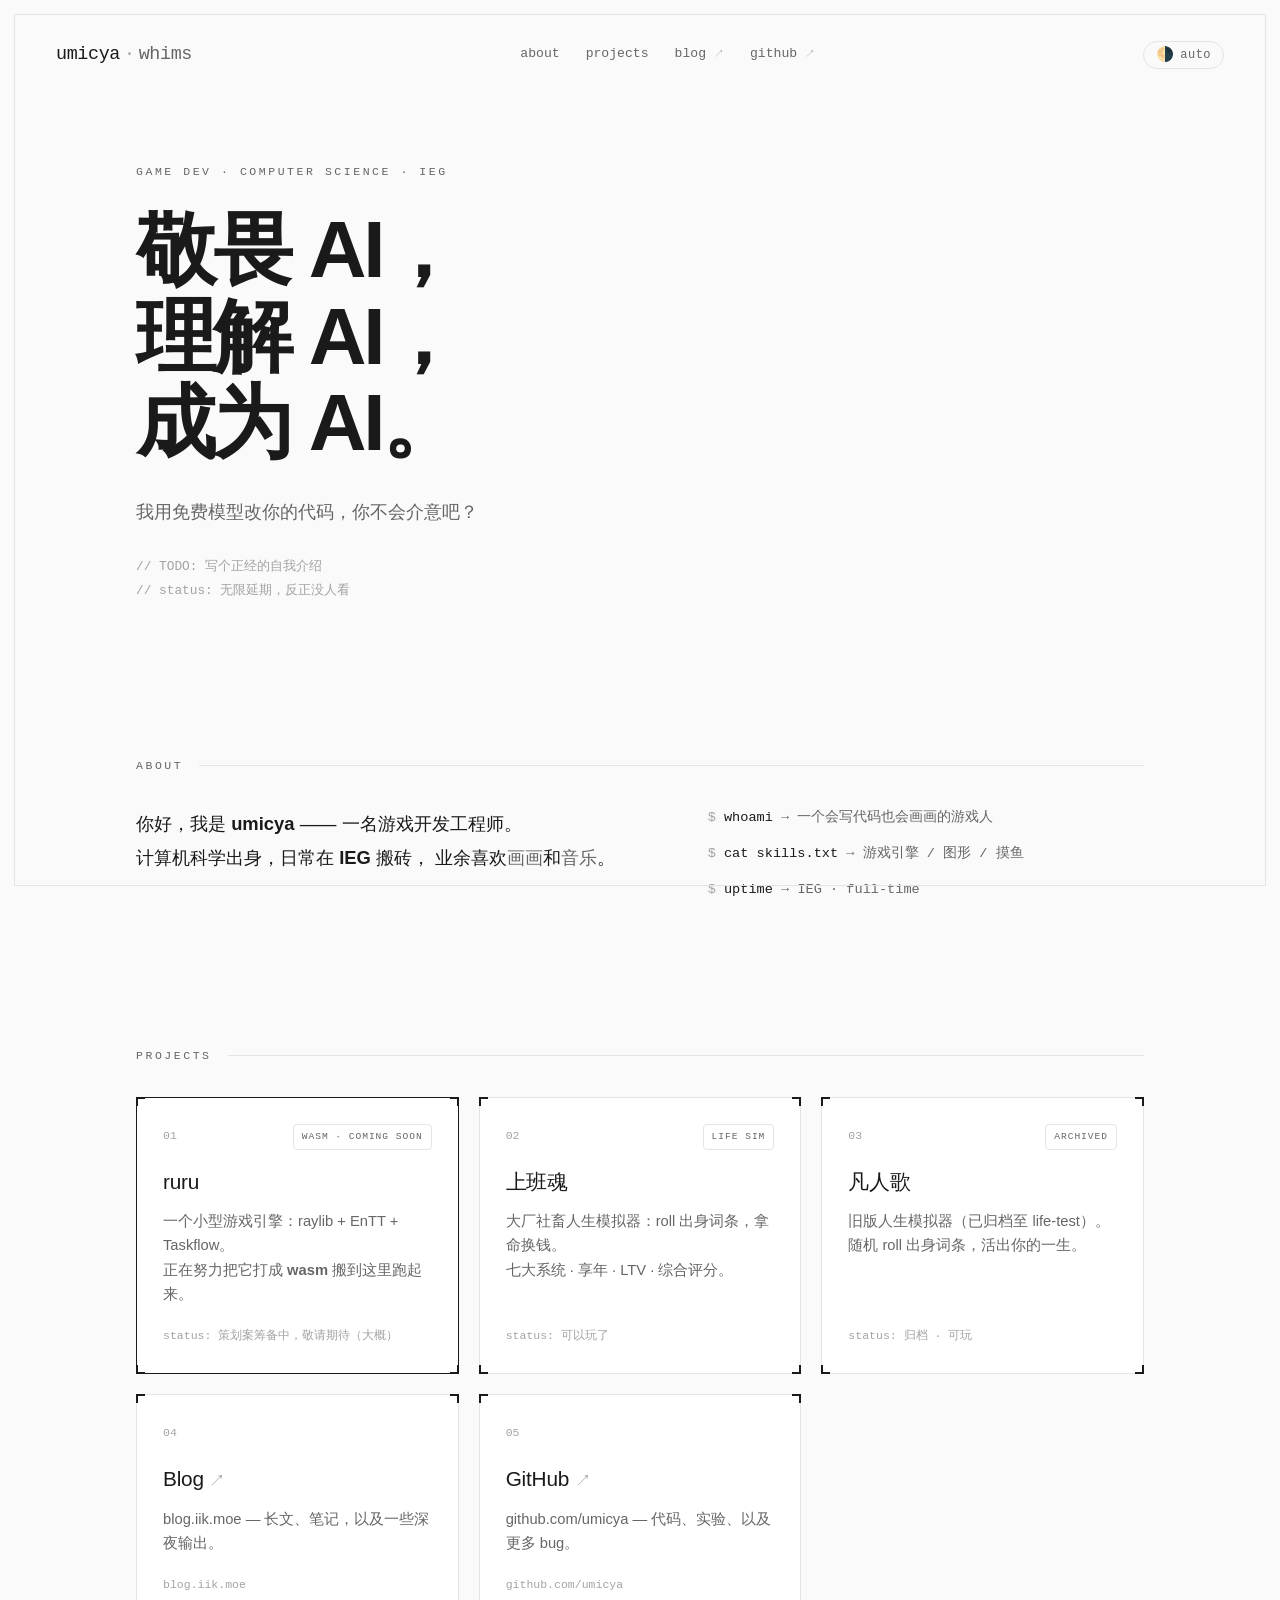
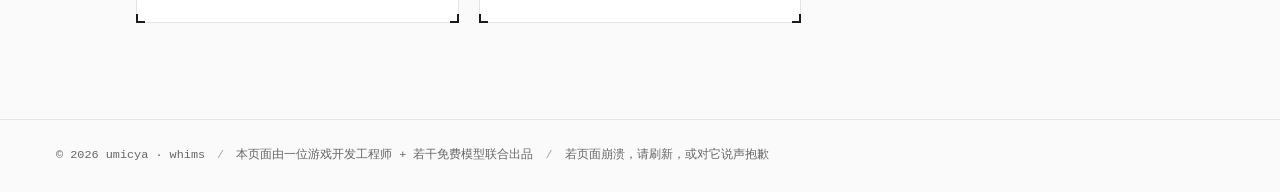
==== index.html @ 0429420e "deploy umicya/io@d47be8aef1e044468108c29702cead282e2feb04" ====
<!DOCTYPE html>
<html lang="zh-CN">
<head>
  <meta charset="UTF-8" />
  <meta name="viewport" content="width=device-width, initial-scale=1.0" />
  <meta name="description" content="umicya — 游戏开发工程师的线上小窝。敬畏 AI，理解 AI，成为 AI。" />
  <meta name="color-scheme" content="light dark" />
  <title>umicya · whims</title>
  <script>
    // 防闪烁：先于 CSS 根据本地偏好锁定主题
    (function () {
      try {
        var t = localStorage.getItem('theme');
        if (t === 'light' || t === 'dark') {
          document.documentElement.setAttribute('data-theme', t);
        }
      } catch (e) {}
    })();
  </script>
  <link rel="stylesheet" href="assets/css/style.css" />
</head>
<body>
  <div class="frame" aria-hidden="true"></div>

  <header class="site-header">
    <a class="wordmark" href="/">
      <span class="wm-main">umicya</span>
      <span class="wm-dot">·</span>
      <span class="wm-sub">whims</span>
    </a>
    <nav class="nav">
      <a href="#about">about</a>
      <a href="#projects">projects</a>
      <a href="https://blog.iik.moe" target="_blank" rel="noopener">blog <span class="ext">↗</span></a>
      <a href="https://github.com/umicya" target="_blank" rel="noopener">github <span class="ext">↗</span></a>
    </nav>
    <button class="theme-toggle" id="theme-toggle" type="button" aria-label="切换主题" title="切换明暗模式">
      <span class="theme-icon" id="theme-icon">🌗</span>
      <span class="theme-label" id="theme-label">auto</span>
    </button>
  </header>

  <main>
    <!-- Hero -->
    <section class="hero">
      <p class="overline">GAME DEV · COMPUTER SCIENCE · IEG</p>
      <h1 class="hero-title">
        <span class="line">敬畏 AI，</span>
        <span class="line">理解 AI，</span>
        <span class="line">成为 AI。</span>
      </h1>
      <p class="hero-sub">
        我用免费模型改你的代码，你不会介意吧？
      </p>
      <p class="hero-note">
        <span class="mono">// TODO: 写个正经的自我介绍</span><br />
        <span class="mono">// status: 无限延期，反正没人看</span>
      </p>
    </section>

    <!-- About -->
    <section class="about" id="about">
      <div class="section-head">
        <span class="section-tag">ABOUT</span>
        <span class="section-line"></span>
      </div>
      <div class="about-grid">
        <p class="about-text">
          你好，我是 <strong>umicya</strong> —— 一名游戏开发工程师。<br />
          计算机科学出身，日常在 <strong>IEG</strong> 搬砖，
          业余喜欢<em>画画</em>和<em>音乐</em>。
        </p>
        <ul class="about-list">
          <li><span class="mono">$</span> whoami <span class="ans">→ 一个会写代码也会画画的游戏人</span></li>
          <li><span class="mono">$</span> cat skills.txt <span class="ans">→ 游戏引擎 / 图形 / 摸鱼</span></li>
          <li><span class="mono">$</span> uptime <span class="ans">→ IEG · full-time</span></li>
        </ul>
      </div>
    </section>

    <!-- Projects -->
    <section class="projects" id="projects">
      <div class="section-head">
        <span class="section-tag">PROJECTS</span>
        <span class="section-line"></span>
      </div>
      <div class="cards">
        <div class="card card--primary">
          <div class="card-corner tl" aria-hidden="true"></div>
          <div class="card-corner tr" aria-hidden="true"></div>
          <div class="card-corner bl" aria-hidden="true"></div>
          <div class="card-corner br" aria-hidden="true"></div>
          <span class="card-num">01</span>
          <h2 class="card-title">ruru</h2>
          <p class="card-desc">
            一个小型游戏引擎：raylib + EnTT + Taskflow。<br />
            正在努力把它打成 <strong>wasm</strong> 搬到这里跑起来。
          </p>
          <span class="card-meta">status: 策划案筹备中，敬请期待（大概）</span>
          <div class="card-badge">WASM · COMING SOON</div>
        </div>

        <a class="card" href="life/">
          <div class="card-corner tl" aria-hidden="true"></div>
          <div class="card-corner tr" aria-hidden="true"></div>
          <div class="card-corner bl" aria-hidden="true"></div>
          <div class="card-corner br" aria-hidden="true"></div>
          <span class="card-num">02</span>
          <h2 class="card-title">上班魂</h2>
          <p class="card-desc">
            大厂社畜人生模拟器：roll 出身词条，拿命换钱。<br />
            七大系统 · 享年 · LTV · 综合评分。
          </p>
          <span class="card-meta">status: 可以玩了</span>
          <div class="card-badge">LIFE SIM</div>
        </a>

        <a class="card" href="life-test/">
          <div class="card-corner tl" aria-hidden="true"></div>
          <div class="card-corner tr" aria-hidden="true"></div>
          <div class="card-corner bl" aria-hidden="true"></div>
          <div class="card-corner br" aria-hidden="true"></div>
          <span class="card-num">03</span>
          <h2 class="card-title">凡人歌</h2>
          <p class="card-desc">
            旧版人生模拟器（已归档至 life-test）。<br />
            随机 roll 出身词条，活出你的一生。
          </p>
          <span class="card-meta">status: 归档 · 可玩</span>
          <div class="card-badge">ARCHIVED</div>
        </a>

        <a class="card" href="https://blog.iik.moe" target="_blank" rel="noopener">
          <div class="card-corner tl" aria-hidden="true"></div>
          <div class="card-corner tr" aria-hidden="true"></div>
          <div class="card-corner bl" aria-hidden="true"></div>
          <div class="card-corner br" aria-hidden="true"></div>
          <span class="card-num">04</span>
          <h2 class="card-title">Blog <span class="ext">↗</span></h2>
          <p class="card-desc">blog.iik.moe — 长文、笔记，以及一些深夜输出。</p>
          <span class="card-meta">blog.iik.moe</span>
        </a>

        <a class="card" href="https://github.com/umicya" target="_blank" rel="noopener">
          <div class="card-corner tl" aria-hidden="true"></div>
          <div class="card-corner tr" aria-hidden="true"></div>
          <div class="card-corner bl" aria-hidden="true"></div>
          <div class="card-corner br" aria-hidden="true"></div>
          <span class="card-num">05</span>
          <h2 class="card-title">GitHub <span class="ext">↗</span></h2>
          <p class="card-desc">github.com/umicya — 代码、实验、以及更多 bug。</p>
          <span class="card-meta">github.com/umicya</span>
        </a>
      </div>
    </section>
  </main>

  <footer class="site-footer">
    <span>© <span id="year">2026</span> umicya · whims</span>
    <span class="foot-sep">/</span>
    <span>本页面由一位游戏开发工程师 + 若干免费模型联合出品</span>
    <span class="foot-sep">/</span>
    <span>若页面崩溃，请刷新，或对它说声抱歉</span>
  </footer>

  <script src="assets/js/main.js"></script>
</body>
</html>
---- assets/css/style.css ----
/* ============================================================
   umicya · whims — 主题与布局
   ============================================================ */

/* ---- 主题变量：默认 light，手动/系统可切 dark ---- */
:root {
  --bg: #fafafa;
  --fg: #1a1a1a;
  --fg-muted: #666666;
  --fg-faint: #a3a3a3;
  --line: #e4e4e4;
  --line-strong: #1a1a1a;
  --card-bg: #ffffff;
  --shadow: rgba(26, 26, 26, 0.12);
  --glow: rgba(26, 26, 26, 0.06);
}

:root[data-theme="dark"] {
  --bg: #0e0e10;
  --fg: #e8e8ea;
  --fg-muted: #9a9aa2;
  --fg-faint: #5c5c64;
  --line: #26262c;
  --line-strong: #e8e8ea;
  --card-bg: #17171b;
  --shadow: rgba(0, 0, 0, 0.5);
  --glow: rgba(255, 255, 255, 0.05);
}

@media (prefers-color-scheme: dark) {
  :root:not([data-theme="light"]) {
    --bg: #0e0e10;
    --fg: #e8e8ea;
    --fg-muted: #9a9aa2;
    --fg-faint: #5c5c64;
    --line: #26262c;
    --line-strong: #e8e8ea;
    --card-bg: #17171b;
    --shadow: rgba(0, 0, 0, 0.5);
    --glow: rgba(255, 255, 255, 0.05);
  }
}

/* ---- reset ---- */
*,
*::before,
*::after {
  margin: 0;
  padding: 0;
  box-sizing: border-box;
}

html {
  scroll-behavior: smooth;
}

body {
  background: var(--bg);
  color: var(--fg);
  font-family: 'Space Grotesk', 'Noto Sans SC', -apple-system, 'Segoe UI',
    'PingFang SC', 'Microsoft YaHei', sans-serif;
  font-weight: 400;
  line-height: 1.65;
  -webkit-font-smoothing: antialiased;
  min-height: 100vh;
  display: flex;
  flex-direction: column;
  transition: background 0.35s ease, color 0.35s ease;
}

.mono {
  font-family: 'JetBrains Mono', 'SF Mono', 'Cascadia Code', Consolas,
    monospace;
}

/* ---- 外框 ---- */
.frame {
  position: fixed;
  inset: 14px;
  border: 1px solid var(--line);
  pointer-events: none;
  z-index: 100;
}

/* ---- header ---- */
.site-header {
  display: flex;
  align-items: center;
  justify-content: space-between;
  padding: 40px 56px 0;
  flex-wrap: wrap;
  gap: 16px;
}

.wordmark {
  text-decoration: none;
  color: var(--fg);
  font-family: 'JetBrains Mono', monospace;
  font-size: 1.15rem;
  letter-spacing: -0.02em;
  display: inline-flex;
  align-items: baseline;
  gap: 4px;
}

.wm-main { font-weight: 500; }
.wm-dot { color: var(--fg-faint); }
.wm-sub { color: var(--fg-muted); }

.nav {
  display: flex;
  gap: 26px;
  font-family: 'JetBrains Mono', monospace;
  font-size: 0.82rem;
}

.nav a {
  color: var(--fg-muted);
  text-decoration: none;
  position: relative;
  padding-bottom: 3px;
  transition: color 0.2s;
}

.nav a::after {
  content: '';
  position: absolute;
  left: 0;
  bottom: 0;
  width: 0;
  height: 1px;
  background: var(--fg);
  transition: width 0.25s ease;
}

.nav a:hover { color: var(--fg); }
.nav a:hover::after { width: 100%; }

.ext { font-size: 0.75em; color: var(--fg-faint); }

/* ---- 主题切换按钮 ---- */
.theme-toggle {
  display: inline-flex;
  align-items: center;
  gap: 6px;
  background: transparent;
  border: 1px solid var(--line);
  color: var(--fg-muted);
  padding: 6px 12px;
  border-radius: 999px;
  cursor: pointer;
  font-family: 'JetBrains Mono', monospace;
  font-size: 0.75rem;
  transition: border-color 0.2s, color 0.2s;
}

.theme-toggle:hover {
  border-color: var(--line-strong);
  color: var(--fg);
}

.theme-icon { font-size: 0.9rem; line-height: 1; }
.theme-label { letter-spacing: 0.04em; }

/* ---- main ---- */
main {
  flex: 1;
  padding: 0 56px;
  max-width: 1120px;
  width: 100%;
  margin: 0 auto;
}

/* ---- hero ---- */
.hero {
  padding: 92px 0 80px;
}

.overline {
  font-family: 'JetBrains Mono', monospace;
  font-size: 0.72rem;
  letter-spacing: 0.22em;
  color: var(--fg-muted);
  margin-bottom: 26px;
}

.hero-title {
  font-size: clamp(2.4rem, 7vw, 5rem);
  font-weight: 600;
  letter-spacing: -0.04em;
  line-height: 1.08;
  margin-bottom: 30px;
}

.hero-title .line { display: block; }

.hero-sub {
  font-size: 1.15rem;
  font-weight: 400;
  color: var(--fg-muted);
  max-width: 560px;
  margin-bottom: 28px;
}

.hero-note {
  font-family: 'JetBrains Mono', monospace;
  font-size: 0.8rem;
  color: var(--fg-faint);
  line-height: 1.9;
}

/* ---- section head ---- */
.section-head {
  display: flex;
  align-items: center;
  gap: 16px;
  margin-bottom: 32px;
}

.section-tag {
  font-family: 'JetBrains Mono', monospace;
  font-size: 0.72rem;
  letter-spacing: 0.22em;
  color: var(--fg-muted);
  white-space: nowrap;
}

.section-line {
  flex: 1;
  height: 1px;
  background: var(--line);
}

/* ---- about ---- */
.about { padding: 72px 0; }

.about-grid {
  display: grid;
  grid-template-columns: 1.2fr 1fr;
  gap: 48px;
  align-items: start;
}

.about-text {
  font-size: 1.15rem;
  font-weight: 300;
  line-height: 1.9;
}

.about-text em { font-style: normal; color: var(--fg-muted); }

.about-list {
  list-style: none;
  font-family: 'JetBrains Mono', monospace;
  font-size: 0.85rem;
  display: flex;
  flex-direction: column;
  gap: 14px;
}

.about-list li { color: var(--fg); }
.about-list .mono { color: var(--fg-faint); }
.about-list .ans { color: var(--fg-muted); }

/* ---- projects ---- */
.projects { padding: 72px 0 96px; }

.cards {
  display: grid;
  grid-template-columns: repeat(3, 1fr);
  gap: 20px;
}

.card {
  position: relative;
  display: flex;
  flex-direction: column;
  background: var(--card-bg);
  border: 1px solid var(--line);
  padding: 28px 26px;
  min-height: 200px;
  text-decoration: none;
  color: var(--fg);
  transition: transform 0.25s ease, border-color 0.25s ease,
    box-shadow 0.25s ease;
}

a.card:hover {
  border-color: var(--line-strong);
  transform: translateY(-3px);
  box-shadow: 4px 4px 0 var(--fg);
}

.card--primary { border-color: var(--line-strong); }

.card-num {
  font-family: 'JetBrains Mono', monospace;
  font-size: 0.72rem;
  color: var(--fg-faint);
  margin-bottom: 20px;
}

.card-title {
  font-size: 1.3rem;
  font-weight: 500;
  letter-spacing: -0.01em;
  margin-bottom: 10px;
}

.card-desc {
  font-size: 0.92rem;
  font-weight: 300;
  color: var(--fg-muted);
  flex: 1;
}

.card-meta {
  font-family: 'JetBrains Mono', monospace;
  font-size: 0.72rem;
  color: var(--fg-faint);
  margin-top: 20px;
}

.card-badge {
  position: absolute;
  top: 26px;
  right: 26px;
  font-family: 'JetBrains Mono', monospace;
  font-size: 0.6rem;
  letter-spacing: 0.1em;
  color: var(--fg-muted);
  border: 1px solid var(--line);
  padding: 4px 8px;
  border-radius: 4px;
}

/* 四角线条 */
.card-corner {
  position: absolute;
  width: 9px;
  height: 9px;
  pointer-events: none;
}
.card-corner.tl { top: -1px; left: -1px; border-top: 2px solid var(--fg); border-left: 2px solid var(--fg); }
.card-corner.tr { top: -1px; right: -1px; border-top: 2px solid var(--fg); border-right: 2px solid var(--fg); }
.card-corner.bl { bottom: -1px; left: -1px; border-bottom: 2px solid var(--fg); border-left: 2px solid var(--fg); }
.card-corner.br { bottom: -1px; right: -1px; border-bottom: 2px solid var(--fg); border-right: 2px solid var(--fg); }

/* ---- footer ---- */
.site-footer {
  display: flex;
  align-items: center;
  flex-wrap: wrap;
  gap: 12px;
  padding: 26px 56px;
  border-top: 1px solid var(--line);
  font-family: 'JetBrains Mono', monospace;
  font-size: 0.74rem;
  color: var(--fg-muted);
}

.site-footer a { color: var(--fg-muted); text-decoration: none; }
.site-footer a:hover { color: var(--fg); text-decoration: underline; }
.foot-sep { color: var(--fg-faint); }

/* ---- 响应式 ---- */
@media (max-width: 860px) {
  .cards { grid-template-columns: 1fr; }
  .about-grid { grid-template-columns: 1fr; gap: 28px; }
}

@media (max-width: 640px) {
  .frame { inset: 8px; }
  .site-header, main, .site-footer { padding-left: 28px; padding-right: 28px; }
  .site-header { padding-top: 28px; }
  .hero { padding: 56px 0 56px; }
  .about, .projects { padding: 48px 0 56px; }
  .nav { gap: 16px; font-size: 0.76rem; }
  .theme-toggle { padding: 5px 10px; }
}

/* ---- 淡入动画 ---- */
.reveal {
  opacity: 0;
  transform: translateY(14px);
  transition: opacity 0.7s ease, transform 0.7s ease;
}
.reveal.is-visible { opacity: 1; transform: translateY(0); }

@media (prefers-reduced-motion: reduce) {
  .reveal { opacity: 1; transform: none; transition: none; }
  html { scroll-behavior: auto; }
}
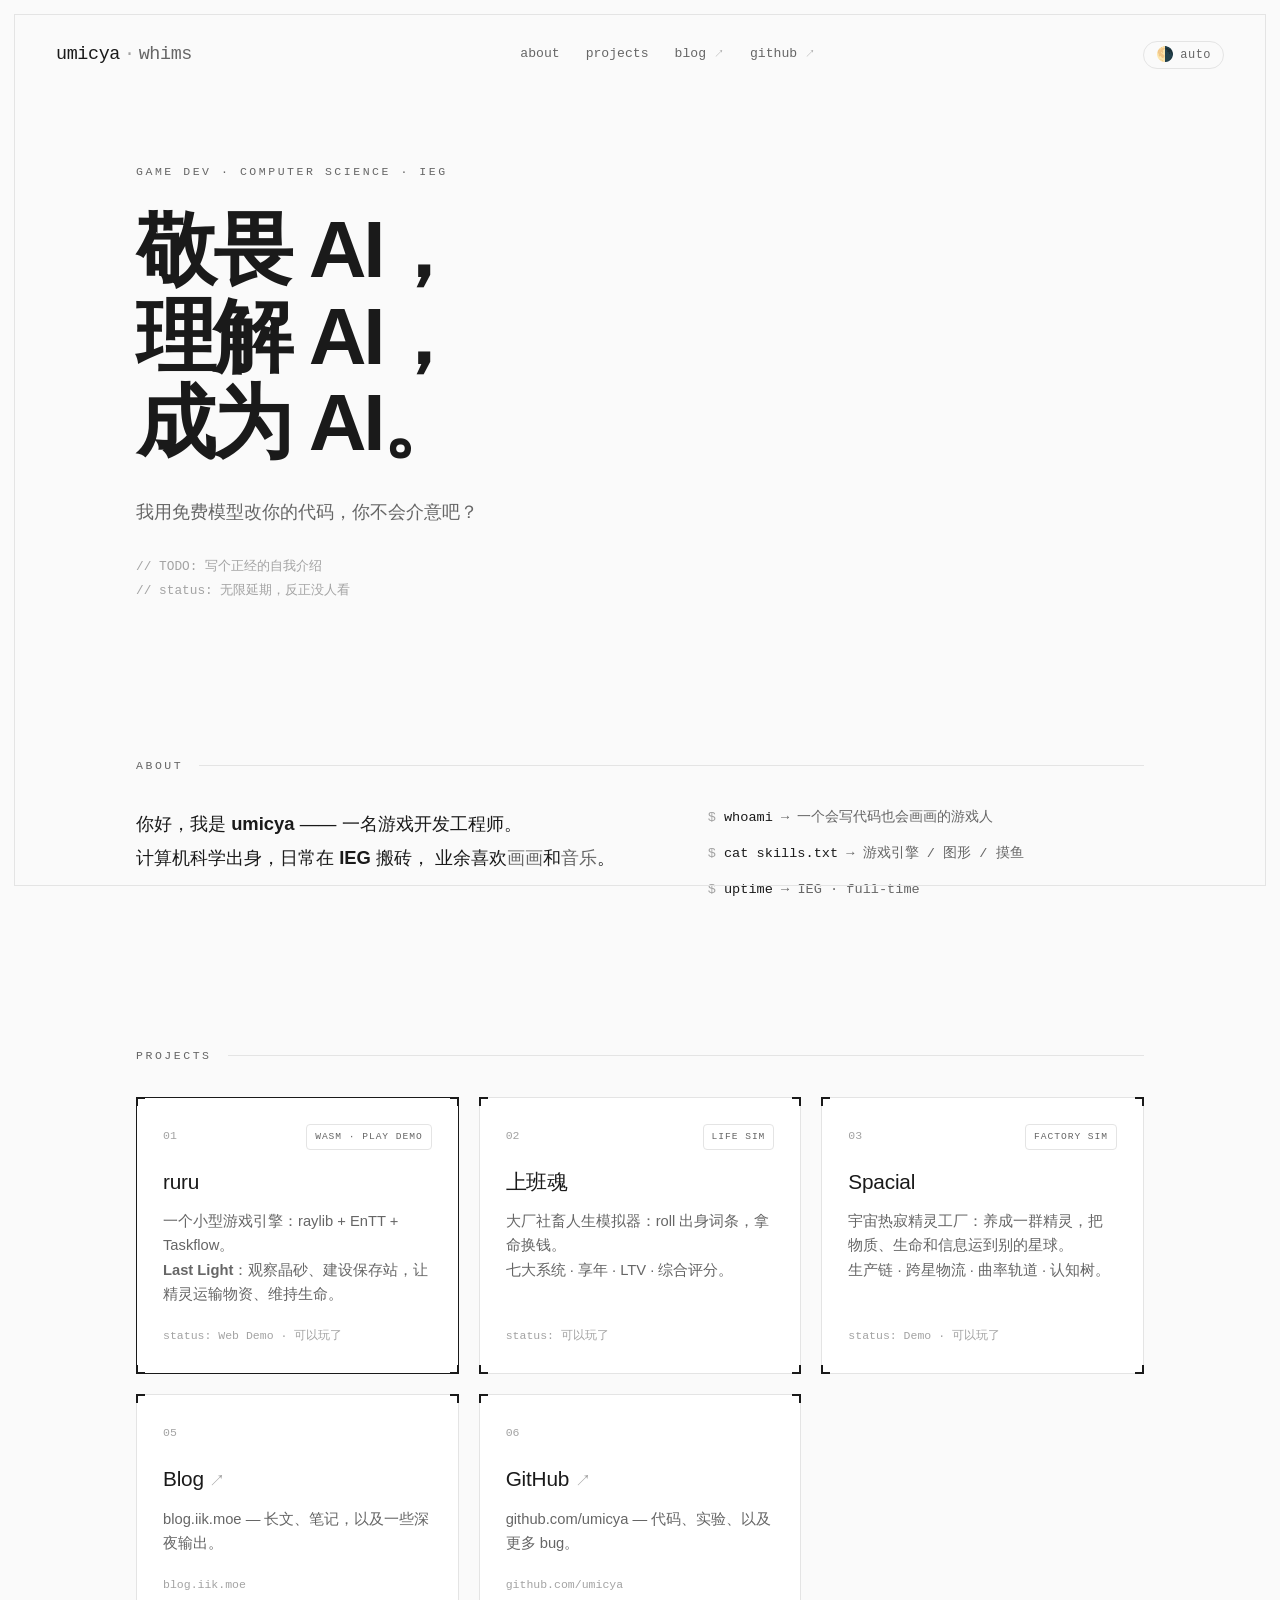
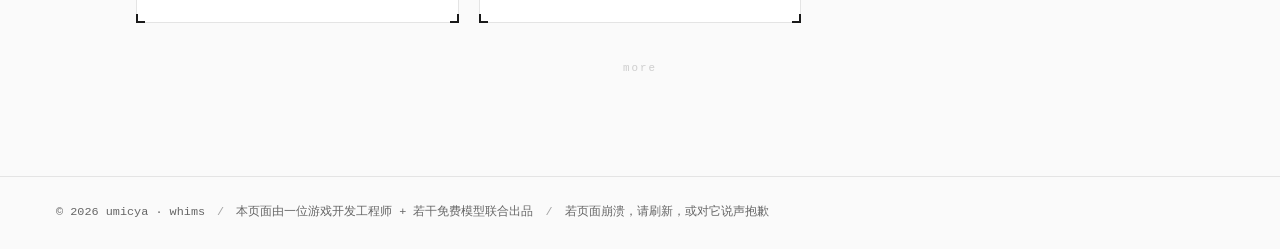
==== commit 3afc311e: "deploy umicya/io@39d0f7891d92cbedc2c12ff0ee6d1f7d921e67d7" ====
--- a/index.html
+++ b/index.html
@@ -85,7 +85,7 @@
         <span class="section-line"></span>
       </div>
       <div class="cards">
-        <div class="card card--primary">
+        <a class="card card--primary" href="ruru/">
           <div class="card-corner tl" aria-hidden="true"></div>
           <div class="card-corner tr" aria-hidden="true"></div>
           <div class="card-corner bl" aria-hidden="true"></div>
@@ -94,11 +94,11 @@
           <h2 class="card-title">ruru</h2>
           <p class="card-desc">
             一个小型游戏引擎：raylib + EnTT + Taskflow。<br />
-            正在努力把它打成 <strong>wasm</strong> 搬到这里跑起来。
+            <strong>Last Light</strong>：观察晶砂、建设保存站，让精灵运输物资、维持生命。
           </p>
-          <span class="card-meta">status: 策划案筹备中，敬请期待（大概）</span>
-          <div class="card-badge">WASM · COMING SOON</div>
-        </div>
+          <span class="card-meta">status: Web Demo · 可以玩了</span>
+          <div class="card-badge">WASM · PLAY DEMO</div>
+        </a>
 
         <a class="card" href="life/">
           <div class="card-corner tl" aria-hidden="true"></div>
@@ -115,27 +115,45 @@
           <div class="card-badge">LIFE SIM</div>
         </a>
 
-        <a class="card" href="life-test/">
+        <a class="card" href="spacial/">
           <div class="card-corner tl" aria-hidden="true"></div>
           <div class="card-corner tr" aria-hidden="true"></div>
           <div class="card-corner bl" aria-hidden="true"></div>
           <div class="card-corner br" aria-hidden="true"></div>
           <span class="card-num">03</span>
-          <h2 class="card-title">凡人歌</h2>
+          <h2 class="card-title">Spacial</h2>
           <p class="card-desc">
-            旧版人生模拟器（已归档至 life-test）。<br />
-            随机 roll 出身词条，活出你的一生。
+            宇宙热寂精灵工厂：养成一群精灵，把物质、生命和信息运到别的星球。<br />
+            生产链 · 跨星物流 · 曲率轨道 · 认知树。
           </p>
-          <span class="card-meta">status: 归档 · 可玩</span>
-          <div class="card-badge">ARCHIVED</div>
+          <span class="card-meta">status: Demo · 可以玩了</span>
+          <div class="card-badge">FACTORY SIM</div>
         </a>
+
+        <!-- 彩蛋：归档内容默认隐藏，连点下方 more 十次后展开 -->
+        <div class="more-panel" id="more-panel">
+          <a class="card" href="life-test/">
+            <div class="card-corner tl" aria-hidden="true"></div>
+            <div class="card-corner tr" aria-hidden="true"></div>
+            <div class="card-corner bl" aria-hidden="true"></div>
+            <div class="card-corner br" aria-hidden="true"></div>
+            <span class="card-num">04</span>
+            <h2 class="card-title">凡人歌</h2>
+            <p class="card-desc">
+              旧版人生模拟器（已归档至 life-test）。<br />
+              随机 roll 出身词条，活出你的一生。
+            </p>
+            <span class="card-meta">status: 归档 · 可玩</span>
+            <div class="card-badge">ARCHIVED</div>
+          </a>
+        </div>
 
         <a class="card" href="https://blog.iik.moe" target="_blank" rel="noopener">
           <div class="card-corner tl" aria-hidden="true"></div>
           <div class="card-corner tr" aria-hidden="true"></div>
           <div class="card-corner bl" aria-hidden="true"></div>
           <div class="card-corner br" aria-hidden="true"></div>
-          <span class="card-num">04</span>
+          <span class="card-num">05</span>
           <h2 class="card-title">Blog <span class="ext">↗</span></h2>
           <p class="card-desc">blog.iik.moe — 长文、笔记，以及一些深夜输出。</p>
           <span class="card-meta">blog.iik.moe</span>
@@ -146,12 +164,24 @@
           <div class="card-corner tr" aria-hidden="true"></div>
           <div class="card-corner bl" aria-hidden="true"></div>
           <div class="card-corner br" aria-hidden="true"></div>
-          <span class="card-num">05</span>
+          <span class="card-num">06</span>
           <h2 class="card-title">GitHub <span class="ext">↗</span></h2>
           <p class="card-desc">github.com/umicya — 代码、实验、以及更多 bug。</p>
           <span class="card-meta">github.com/umicya</span>
         </a>
       </div>
+
+      <p class="more-egg">
+        <button
+          class="more-hint"
+          id="more-hint"
+          type="button"
+          aria-expanded="false"
+          aria-controls="more-panel"
+        >
+          <span id="more-hint-text">more</span>
+        </button>
+      </p>
     </section>
   </main>
 
--- a/assets/css/style.css
+++ b/assets/css/style.css
@@ -334,6 +334,57 @@
   border-radius: 4px;
 }
 
+/* ---- 彩蛋：连点 more 十次，展开归档内容 ---- */
+.more-egg {
+  margin: 30px 0 0;
+  text-align: center;
+}
+
+.more-hint {
+  appearance: none;
+  background: none;
+  border: 0;
+  padding: 6px 10px;
+  font-family: 'JetBrains Mono', monospace;
+  font-size: 0.68rem;
+  letter-spacing: 0.18em;
+  color: var(--fg-faint);
+  opacity: 0.5;
+  cursor: pointer;
+  transition: opacity 0.25s ease, color 0.25s ease;
+}
+
+.more-hint:hover,
+.more-hint:focus-visible {
+  opacity: 1;
+  color: var(--fg);
+  outline: none;
+}
+
+.more-hint.tick {
+  animation: more-tick 0.22s ease;
+}
+
+.more-hint.is-done {
+  opacity: 0.28;
+  cursor: default;
+}
+
+@keyframes more-tick {
+  0% { transform: scale(1); }
+  45% { transform: scale(1.25); }
+  100% { transform: scale(1); }
+}
+
+/* 归档面板默认不占位；展开后里面的卡片直接进入上面的网格 */
+.more-panel {
+  display: none;
+}
+
+.more-panel.is-open {
+  display: contents;
+}
+
 /* 四角线条 */
 .card-corner {
   position: absolute;
@@ -389,5 +440,7 @@
 
 @media (prefers-reduced-motion: reduce) {
   .reveal { opacity: 1; transform: none; transition: none; }
+  .more-hint { transition: none; }
+  .more-hint.tick { animation: none; }
   html { scroll-behavior: auto; }
 }
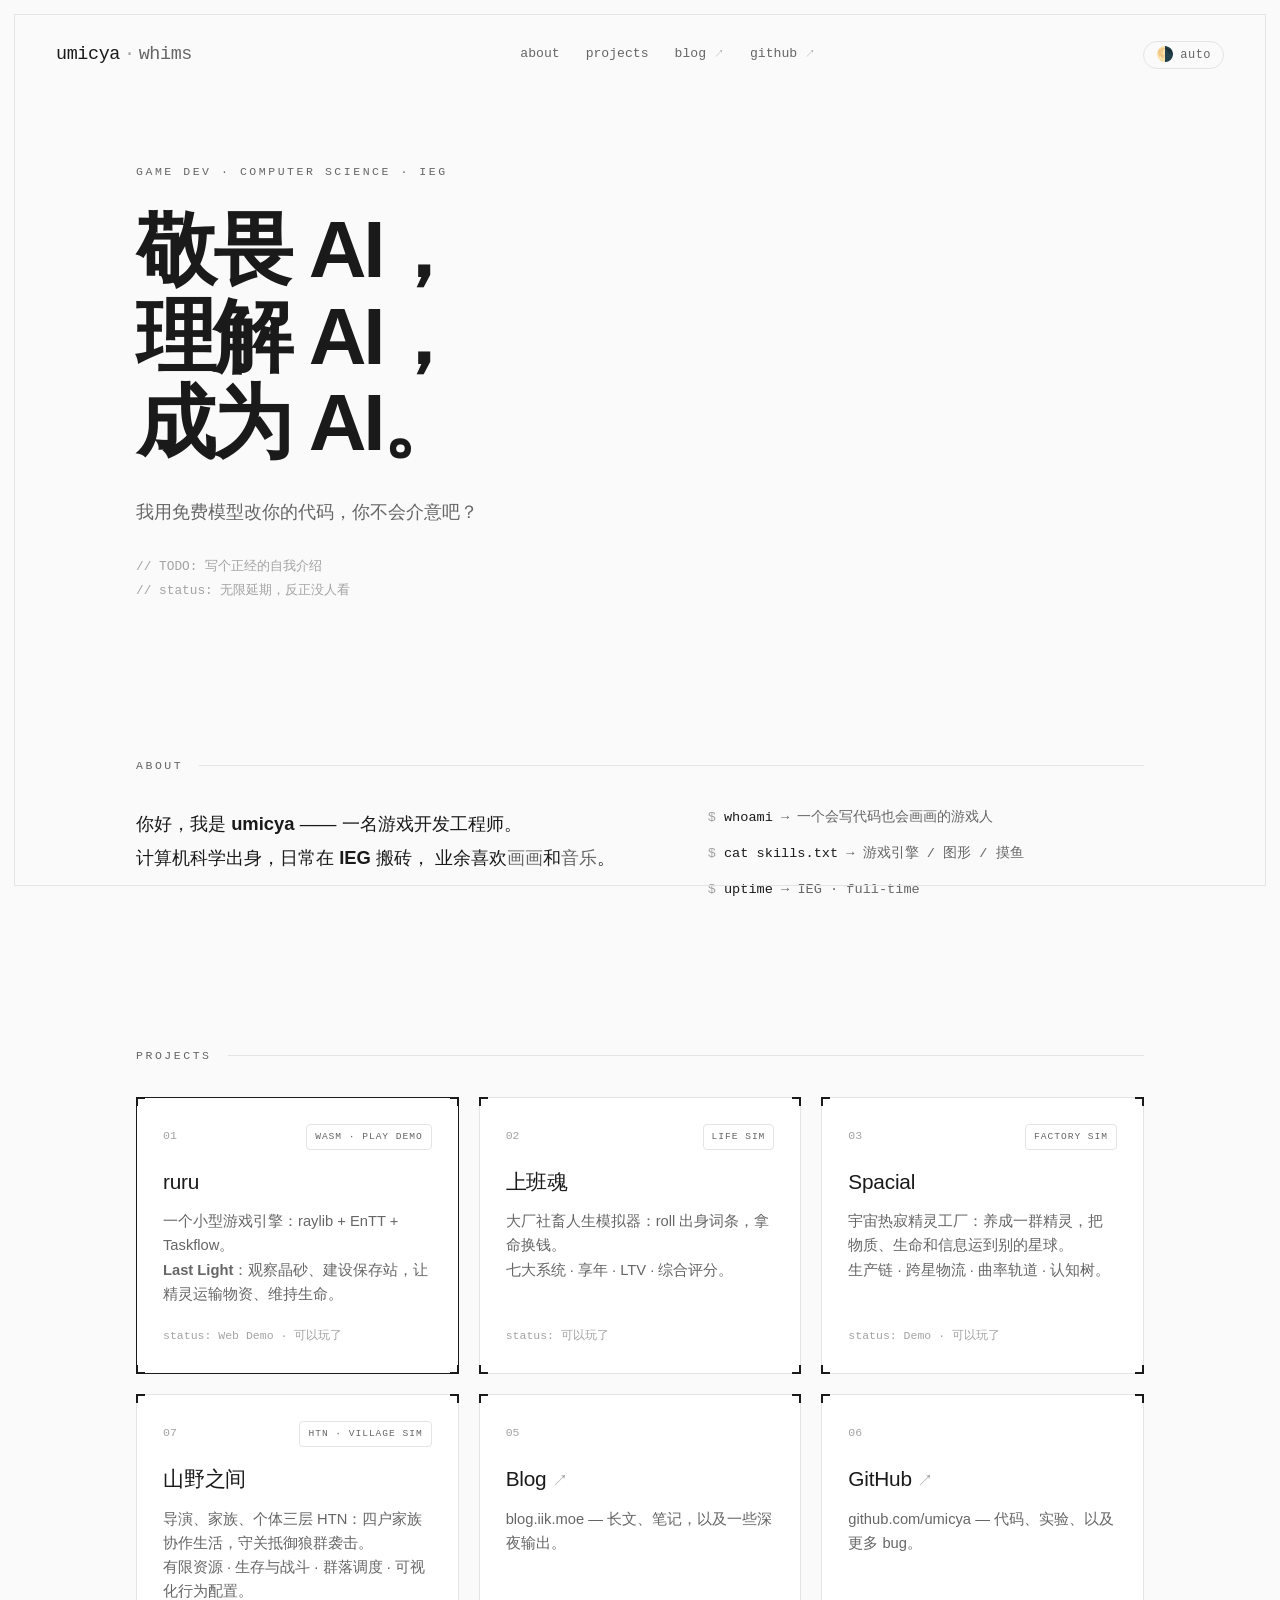
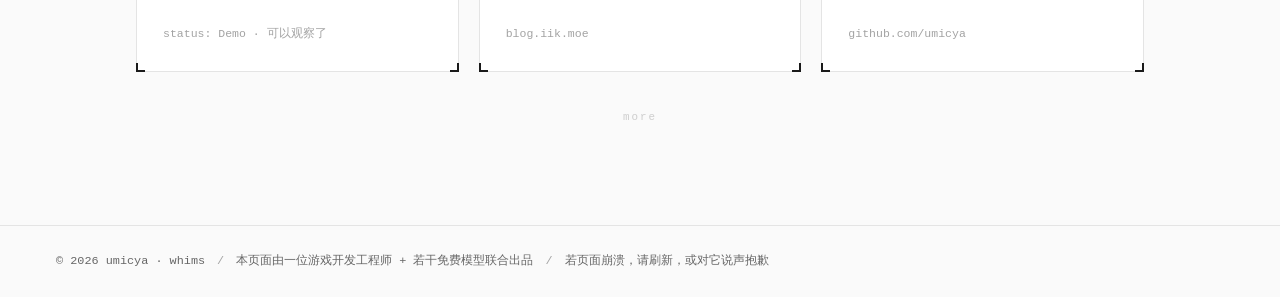
==== commit 057af7c5: "deploy umicya/io@9f6ec0b9a27e462cfc11a0a80da652b916d10587" ====
--- a/index.html
+++ b/index.html
@@ -130,6 +130,21 @@
           <div class="card-badge">FACTORY SIM</div>
         </a>
 
+        <a class="card" href="village/">
+          <div class="card-corner tl" aria-hidden="true"></div>
+          <div class="card-corner tr" aria-hidden="true"></div>
+          <div class="card-corner bl" aria-hidden="true"></div>
+          <div class="card-corner br" aria-hidden="true"></div>
+          <span class="card-num">07</span>
+          <h2 class="card-title">山野之间</h2>
+          <p class="card-desc">
+            导演、家族、个体三层 HTN：四户家族协作生活，守关抵御狼群袭击。<br />
+            有限资源 · 生存与战斗 · 群落调度 · 可视化行为配置。
+          </p>
+          <span class="card-meta">status: Demo · 可以观察了</span>
+          <div class="card-badge">HTN · VILLAGE SIM</div>
+        </a>
+
         <!-- 彩蛋：归档内容默认隐藏，连点下方 more 十次后展开 -->
         <div class="more-panel" id="more-panel">
           <a class="card" href="life-test/">
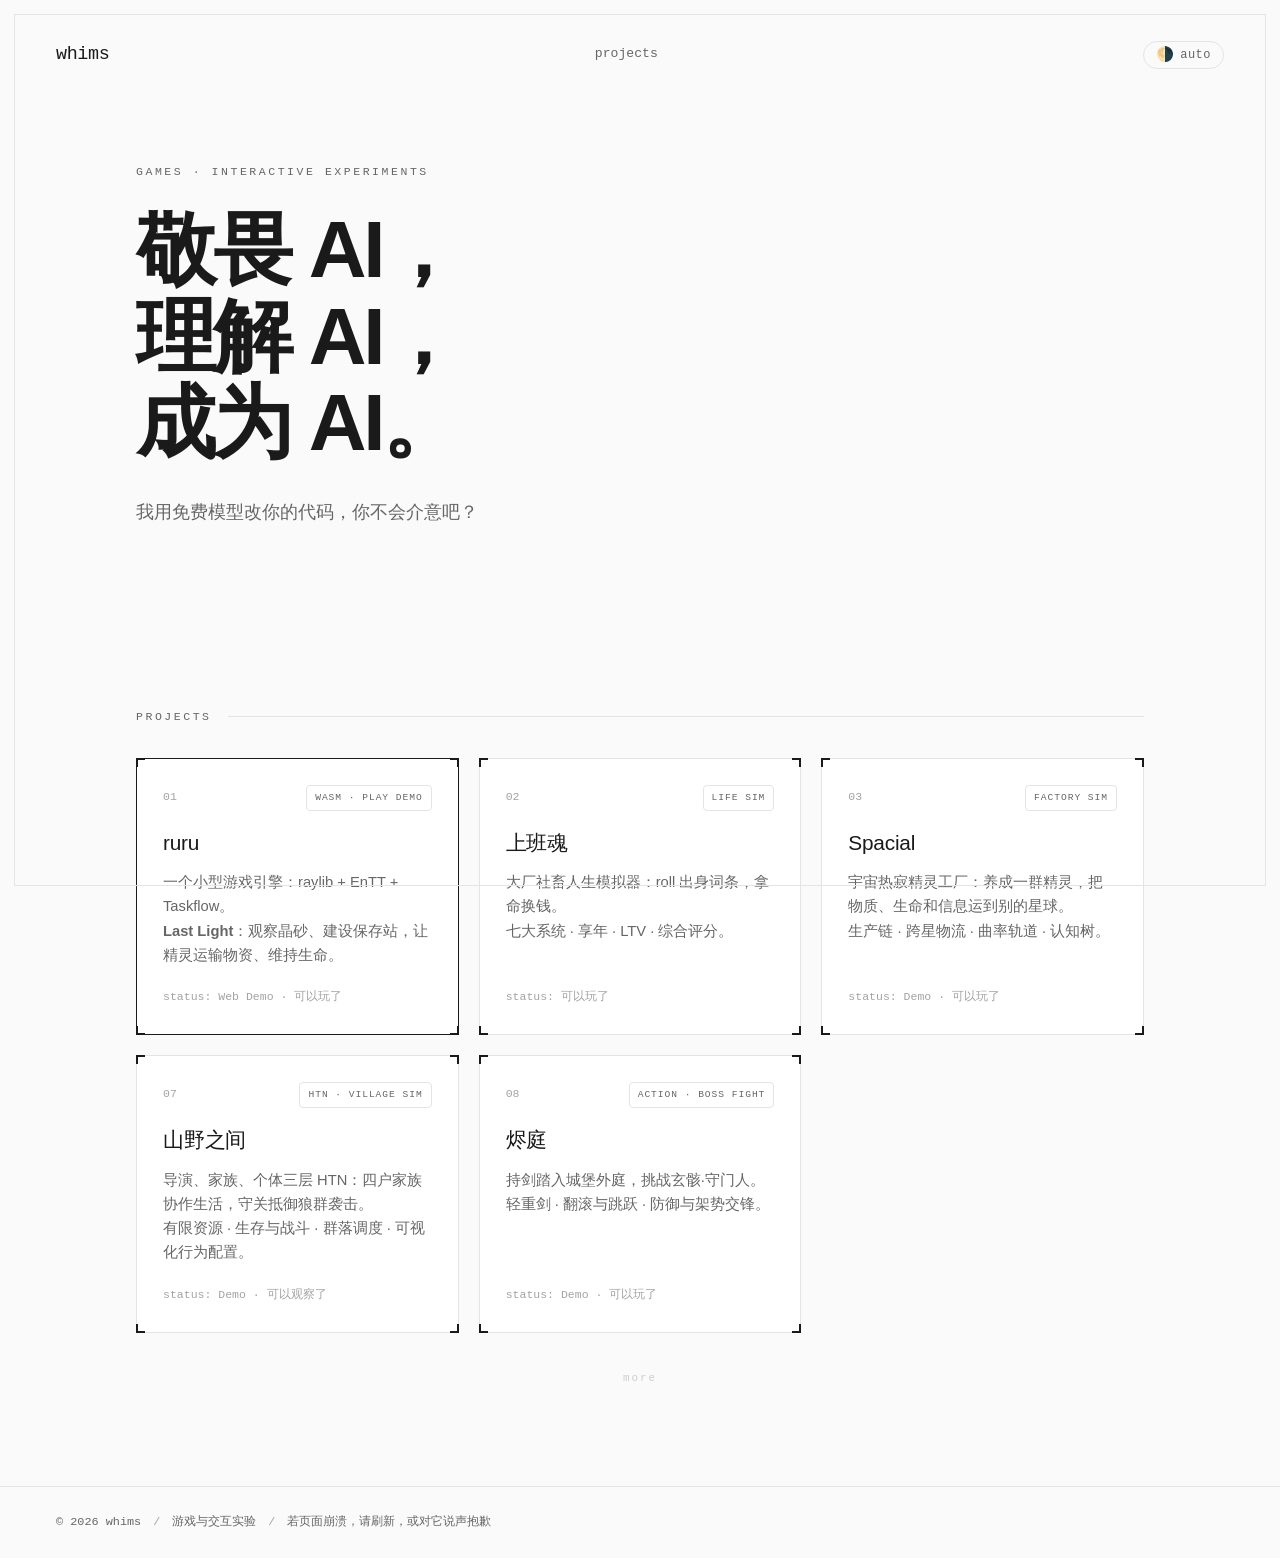
==== commit 00678f13: "deploy umicya/io@2a52bf826772e458ce63e665f94553986813d481" ====
--- a/index.html
+++ b/index.html
@@ -3,9 +3,9 @@
 <head>
   <meta charset="UTF-8" />
   <meta name="viewport" content="width=device-width, initial-scale=1.0" />
-  <meta name="description" content="umicya — 游戏开发工程师的线上小窝。敬畏 AI，理解 AI，成为 AI。" />
+  <meta name="description" content="游戏与交互实验。敬畏 AI，理解 AI，成为 AI。" />
   <meta name="color-scheme" content="light dark" />
-  <title>umicya · whims</title>
+  <title>whims · 游戏与交互实验</title>
   <script>
     // 防闪烁：先于 CSS 根据本地偏好锁定主题
     (function () {
@@ -24,15 +24,10 @@
 
   <header class="site-header">
     <a class="wordmark" href="/">
-      <span class="wm-main">umicya</span>
-      <span class="wm-dot">·</span>
-      <span class="wm-sub">whims</span>
+      <span class="wm-main">whims</span>
     </a>
     <nav class="nav">
-      <a href="#about">about</a>
       <a href="#projects">projects</a>
-      <a href="https://blog.iik.moe" target="_blank" rel="noopener">blog <span class="ext">↗</span></a>
-      <a href="https://github.com/umicya" target="_blank" rel="noopener">github <span class="ext">↗</span></a>
     </nav>
     <button class="theme-toggle" id="theme-toggle" type="button" aria-label="切换主题" title="切换明暗模式">
       <span class="theme-icon" id="theme-icon">🌗</span>
@@ -43,7 +38,7 @@
   <main>
     <!-- Hero -->
     <section class="hero">
-      <p class="overline">GAME DEV · COMPUTER SCIENCE · IEG</p>
+      <p class="overline">GAMES · INTERACTIVE EXPERIMENTS</p>
       <h1 class="hero-title">
         <span class="line">敬畏 AI，</span>
         <span class="line">理解 AI，</span>
@@ -52,30 +47,6 @@
       <p class="hero-sub">
         我用免费模型改你的代码，你不会介意吧？
       </p>
-      <p class="hero-note">
-        <span class="mono">// TODO: 写个正经的自我介绍</span><br />
-        <span class="mono">// status: 无限延期，反正没人看</span>
-      </p>
-    </section>
-
-    <!-- About -->
-    <section class="about" id="about">
-      <div class="section-head">
-        <span class="section-tag">ABOUT</span>
-        <span class="section-line"></span>
-      </div>
-      <div class="about-grid">
-        <p class="about-text">
-          你好，我是 <strong>umicya</strong> —— 一名游戏开发工程师。<br />
-          计算机科学出身，日常在 <strong>IEG</strong> 搬砖，
-          业余喜欢<em>画画</em>和<em>音乐</em>。
-        </p>
-        <ul class="about-list">
-          <li><span class="mono">$</span> whoami <span class="ans">→ 一个会写代码也会画画的游戏人</span></li>
-          <li><span class="mono">$</span> cat skills.txt <span class="ans">→ 游戏引擎 / 图形 / 摸鱼</span></li>
-          <li><span class="mono">$</span> uptime <span class="ans">→ IEG · full-time</span></li>
-        </ul>
-      </div>
     </section>
 
     <!-- Projects -->
@@ -145,6 +116,21 @@
           <div class="card-badge">HTN · VILLAGE SIM</div>
         </a>
 
+        <a class="card" href="ash-court/">
+          <div class="card-corner tl" aria-hidden="true"></div>
+          <div class="card-corner tr" aria-hidden="true"></div>
+          <div class="card-corner bl" aria-hidden="true"></div>
+          <div class="card-corner br" aria-hidden="true"></div>
+          <span class="card-num">08</span>
+          <h2 class="card-title">烬庭</h2>
+          <p class="card-desc">
+            持剑踏入城堡外庭，挑战玄骸·守门人。<br />
+            轻重剑 · 翻滚与跳跃 · 防御与架势交锋。
+          </p>
+          <span class="card-meta">status: Demo · 可以玩了</span>
+          <div class="card-badge">ACTION · BOSS FIGHT</div>
+        </a>
+
         <!-- 彩蛋：归档内容默认隐藏，连点下方 more 十次后展开 -->
         <div class="more-panel" id="more-panel">
           <a class="card" href="life-test/">
@@ -163,27 +149,7 @@
           </a>
         </div>
 
-        <a class="card" href="https://blog.iik.moe" target="_blank" rel="noopener">
-          <div class="card-corner tl" aria-hidden="true"></div>
-          <div class="card-corner tr" aria-hidden="true"></div>
-          <div class="card-corner bl" aria-hidden="true"></div>
-          <div class="card-corner br" aria-hidden="true"></div>
-          <span class="card-num">05</span>
-          <h2 class="card-title">Blog <span class="ext">↗</span></h2>
-          <p class="card-desc">blog.iik.moe — 长文、笔记，以及一些深夜输出。</p>
-          <span class="card-meta">blog.iik.moe</span>
-        </a>
 
-        <a class="card" href="https://github.com/umicya" target="_blank" rel="noopener">
-          <div class="card-corner tl" aria-hidden="true"></div>
-          <div class="card-corner tr" aria-hidden="true"></div>
-          <div class="card-corner bl" aria-hidden="true"></div>
-          <div class="card-corner br" aria-hidden="true"></div>
-          <span class="card-num">06</span>
-          <h2 class="card-title">GitHub <span class="ext">↗</span></h2>
-          <p class="card-desc">github.com/umicya — 代码、实验、以及更多 bug。</p>
-          <span class="card-meta">github.com/umicya</span>
-        </a>
       </div>
 
       <p class="more-egg">
@@ -201,9 +167,9 @@
   </main>
 
   <footer class="site-footer">
-    <span>© <span id="year">2026</span> umicya · whims</span>
+    <span>© <span id="year">2026</span> whims</span>
     <span class="foot-sep">/</span>
-    <span>本页面由一位游戏开发工程师 + 若干免费模型联合出品</span>
+    <span>游戏与交互实验</span>
     <span class="foot-sep">/</span>
     <span>若页面崩溃，请刷新，或对它说声抱歉</span>
   </footer>
--- a/assets/css/style.css
+++ b/assets/css/style.css
@@ -1,5 +1,5 @@
 /* ============================================================
-   umicya · whims — 主题与布局
+   whims — 主题与布局
    ============================================================ */
 
 /* ---- 主题变量：默认 light，手动/系统可切 dark ---- */
@@ -202,13 +202,6 @@
   margin-bottom: 28px;
 }
 
-.hero-note {
-  font-family: 'JetBrains Mono', monospace;
-  font-size: 0.8rem;
-  color: var(--fg-faint);
-  line-height: 1.9;
-}
-
 /* ---- section head ---- */
 .section-head {
   display: flex;
@@ -230,37 +223,6 @@
   height: 1px;
   background: var(--line);
 }
-
-/* ---- about ---- */
-.about { padding: 72px 0; }
-
-.about-grid {
-  display: grid;
-  grid-template-columns: 1.2fr 1fr;
-  gap: 48px;
-  align-items: start;
-}
-
-.about-text {
-  font-size: 1.15rem;
-  font-weight: 300;
-  line-height: 1.9;
-}
-
-.about-text em { font-style: normal; color: var(--fg-muted); }
-
-.about-list {
-  list-style: none;
-  font-family: 'JetBrains Mono', monospace;
-  font-size: 0.85rem;
-  display: flex;
-  flex-direction: column;
-  gap: 14px;
-}
-
-.about-list li { color: var(--fg); }
-.about-list .mono { color: var(--fg-faint); }
-.about-list .ans { color: var(--fg-muted); }
 
 /* ---- projects ---- */
 .projects { padding: 72px 0 96px; }
@@ -417,7 +379,6 @@
 /* ---- 响应式 ---- */
 @media (max-width: 860px) {
   .cards { grid-template-columns: 1fr; }
-  .about-grid { grid-template-columns: 1fr; gap: 28px; }
 }
 
 @media (max-width: 640px) {
@@ -425,7 +386,7 @@
   .site-header, main, .site-footer { padding-left: 28px; padding-right: 28px; }
   .site-header { padding-top: 28px; }
   .hero { padding: 56px 0 56px; }
-  .about, .projects { padding: 48px 0 56px; }
+  .projects { padding: 48px 0 56px; }
   .nav { gap: 16px; font-size: 0.76rem; }
   .theme-toggle { padding: 5px 10px; }
 }
